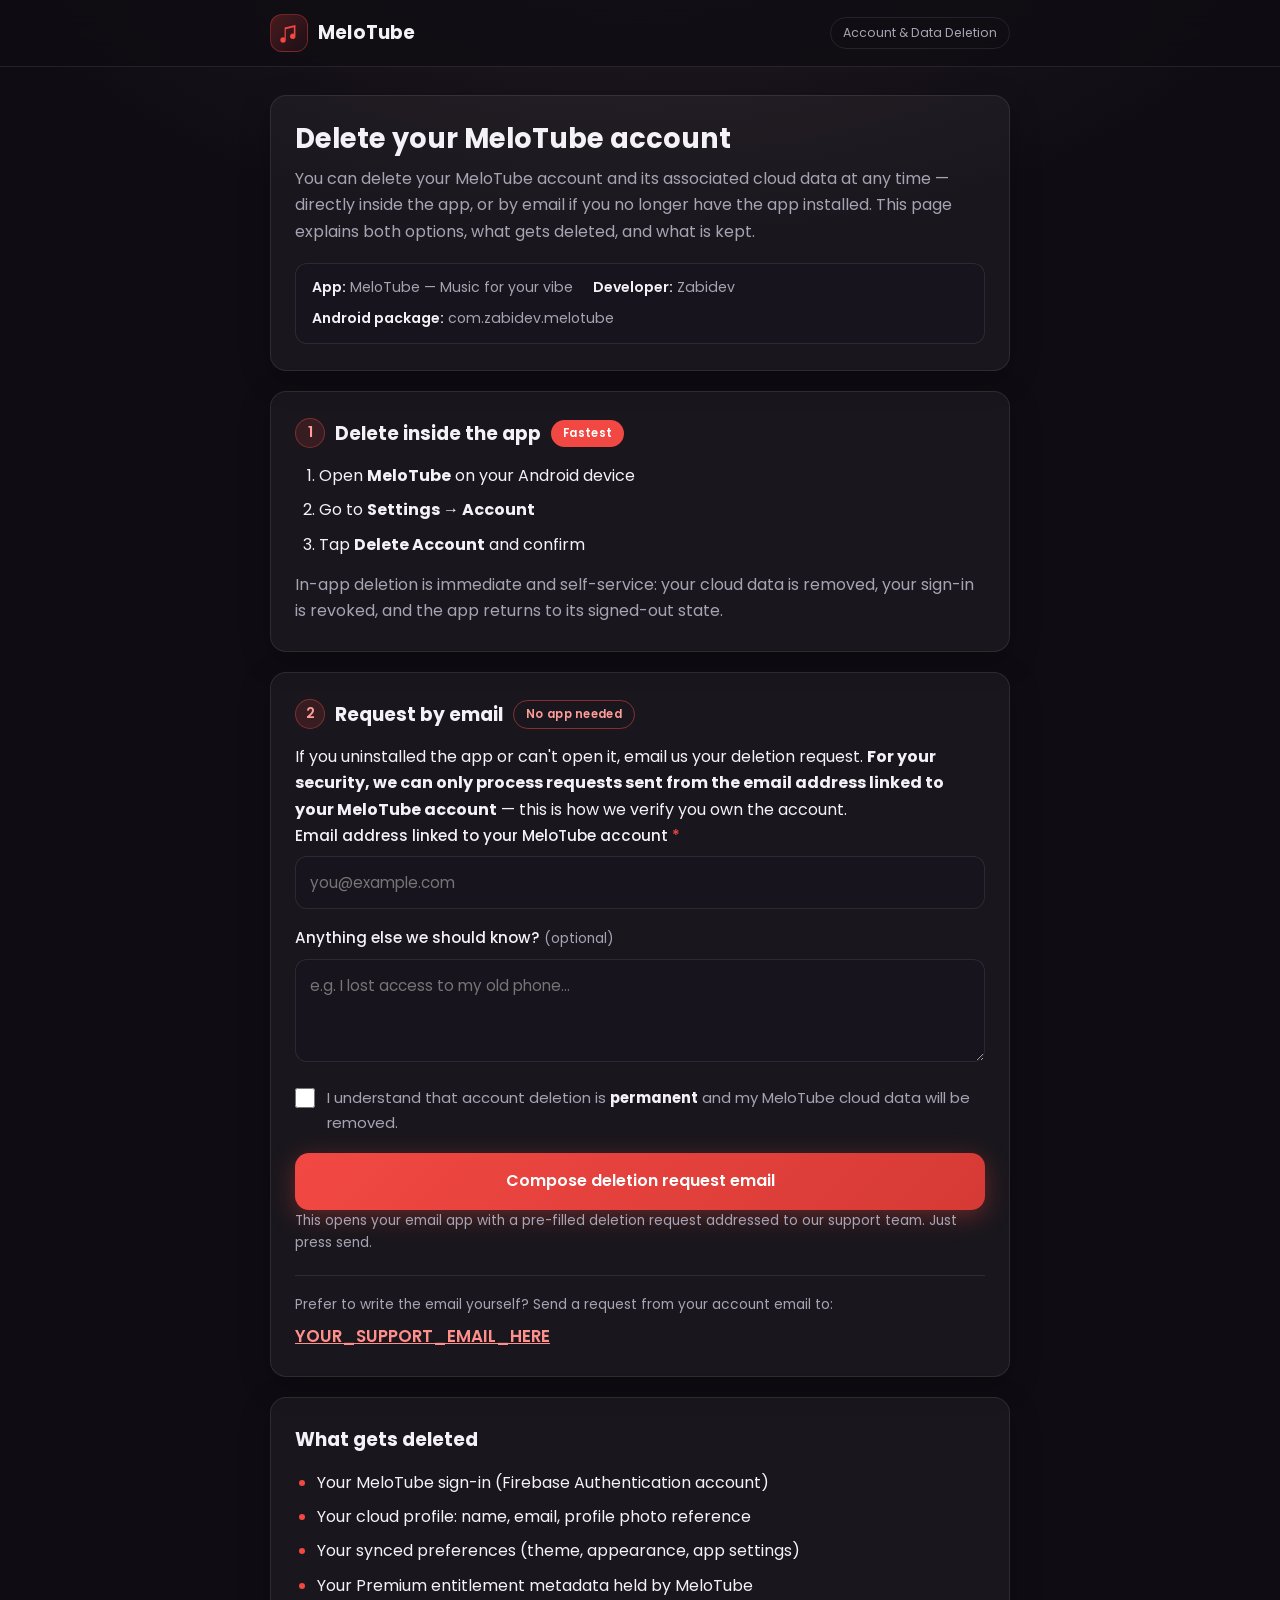
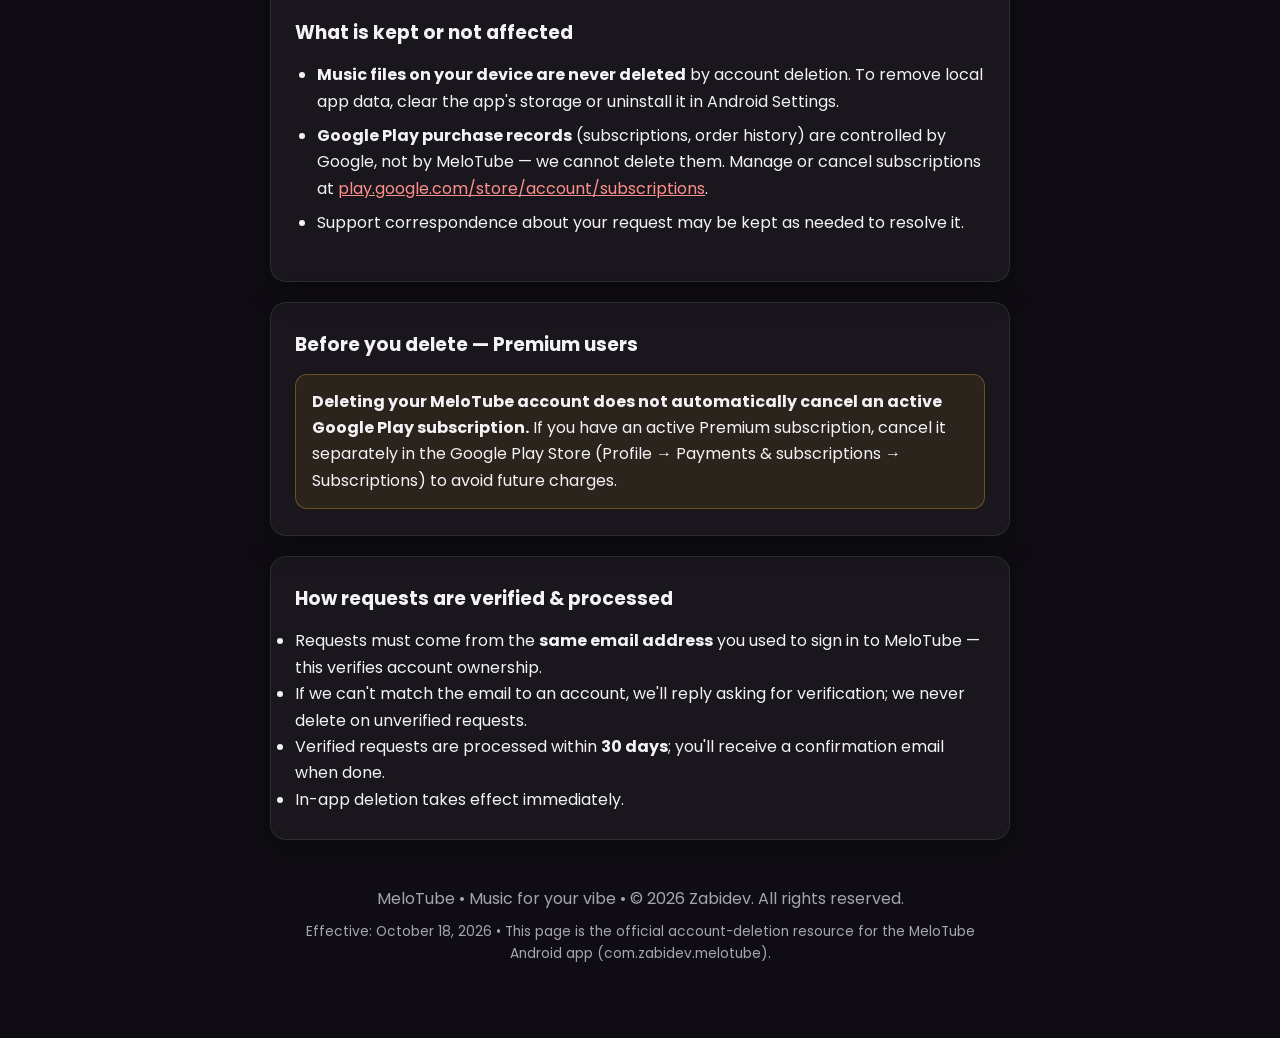
==== account-deletion-page/index.html @ 6de133f8 "Add files via upload" ====
<!DOCTYPE html>
<html lang="en">
<head>
<meta charset="UTF-8">
<meta name="viewport" content="width=device-width, initial-scale=1.0">
<meta name="description" content="Request deletion of your MeloTube account and associated data. In-app and email options.">
<title>Delete Your Account — MeloTube</title>
<link rel="preconnect" href="https://fonts.googleapis.com">
<link rel="preconnect" href="https://fonts.gstatic.com" crossorigin>
<link href="https://fonts.googleapis.com/css2?family=Poppins:wght@400;500;600;700&display=swap" rel="stylesheet">
<link rel="stylesheet" href="styles.css">
</head>
<body>

<header class="site-header">
  <div class="header-inner">
    <div class="brand">
      <span class="brand-mark" aria-hidden="true">
        <svg width="26" height="26" viewBox="0 0 24 24" fill="none">
          <path d="M9 18.5A2.5 2.5 0 1 1 6.5 16c.54 0 1.04.17 1.45.46V7l10-2.5V15a2.5 2.5 0 1 1-1.5-2.29V6.7L9 8.58v9.92z" fill="#F24843"/>
        </svg>
      </span>
      <span class="brand-name">MeloTube</span>
    </div>
    <span class="header-tag">Account &amp; Data Deletion</span>
  </div>
</header>

<main class="container">

  <section class="hero card">
    <h1>Delete your MeloTube account</h1>
    <p class="lede">You can delete your MeloTube account and its associated cloud data at any time — directly inside the app, or by email if you no longer have the app installed. This page explains both options, what gets deleted, and what is kept.</p>
    <div class="identity">
      <span><strong>App:</strong> MeloTube — Music for your vibe</span>
      <span><strong>Developer:</strong> Zabidev</span>
      <span><strong>Android package:</strong> com.zabidev.melotube</span>
    </div>
  </section>

  <section class="card">
    <h2><span class="step">1</span> Delete inside the app <span class="badge">Fastest</span></h2>
    <ol class="steps">
      <li>Open <strong>MeloTube</strong> on your Android device</li>
      <li>Go to <strong>Settings → Account</strong></li>
      <li>Tap <strong>Delete Account</strong> and confirm</li>
    </ol>
    <p class="muted">In-app deletion is immediate and self-service: your cloud data is removed, your sign-in is revoked, and the app returns to its signed-out state.</p>
  </section>

  <section class="card">
    <h2><span class="step">2</span> Request by email <span class="badge badge-alt">No app needed</span></h2>
    <p>If you uninstalled the app or can't open it, email us your deletion request. <strong>For your security, we can only process requests sent from the email address linked to your MeloTube account</strong> — this is how we verify you own the account.</p>

    <form id="deletionForm" novalidate>
      <div class="field">
        <label for="accountEmail">Email address linked to your MeloTube account <span class="req">*</span></label>
        <input type="email" id="accountEmail" name="accountEmail" placeholder="you@example.com" autocomplete="email" required>
        <p class="field-error" id="emailError" hidden>Please enter a valid email address.</p>
      </div>

      <div class="field">
        <label for="extraInfo">Anything else we should know? <span class="optional">(optional)</span></label>
        <textarea id="extraInfo" name="extraInfo" rows="3" maxlength="1000" placeholder="e.g. I lost access to my old phone…"></textarea>
      </div>

      <label class="check">
        <input type="checkbox" id="confirmDelete" required>
        <span>I understand that account deletion is <strong>permanent</strong> and my MeloTube cloud data will be removed.</span>
      </label>
      <p class="field-error" id="confirmError" hidden>Please confirm you understand deletion is permanent.</p>

      <button type="submit" class="btn">Compose deletion request email</button>
      <p class="muted small">This opens your email app with a pre-filled deletion request addressed to our support team. Just press send.</p>
    </form>

    <div class="direct">
      <p class="muted small">Prefer to write the email yourself? Send a request from your account email to:</p>
      <p class="email-line"><a id="directEmailLink" href="#">support email</a></p>
      <noscript><p class="muted small">Email: YOUR_SUPPORT_EMAIL_HERE (enable JavaScript to use the form above)</p></noscript>
    </div>
  </section>

  <section class="card">
    <h2>What gets deleted</h2>
    <ul class="del-list">
      <li>Your MeloTube sign-in (Firebase Authentication account)</li>
      <li>Your cloud profile: name, email, profile photo reference</li>
      <li>Your synced preferences (theme, appearance, app settings)</li>
      <li>Your Premium entitlement metadata held by MeloTube</li>
    </ul>
    <h2>What is kept or not affected</h2>
    <ul class="keep-list">
      <li><strong>Music files on your device are never deleted</strong> by account deletion. To remove local app data, clear the app's storage or uninstall it in Android Settings.</li>
      <li><strong>Google Play purchase records</strong> (subscriptions, order history) are controlled by Google, not by MeloTube — we cannot delete them. Manage or cancel subscriptions at <a href="https://play.google.com/store/account/subscriptions" rel="noopener">play.google.com/store/account/subscriptions</a>.</li>
      <li>Support correspondence about your request may be kept as needed to resolve it.</li>
    </ul>
  </section>

  <section class="card">
    <h2>Before you delete — Premium users</h2>
    <p class="warn"><strong>Deleting your MeloTube account does not automatically cancel an active Google Play subscription.</strong> If you have an active Premium subscription, cancel it separately in the Google Play Store (Profile → Payments &amp; subscriptions → Subscriptions) to avoid future charges.</p>
  </section>

  <section class="card">
    <h2>How requests are verified &amp; processed</h2>
    <ul>
      <li>Requests must come from the <strong>same email address</strong> you used to sign in to MeloTube — this verifies account ownership.</li>
      <li>If we can't match the email to an account, we'll reply asking for verification; we never delete on unverified requests.</li>
      <li>Verified requests are processed within <strong>30 days</strong>; you'll receive a confirmation email when done.</li>
      <li>In-app deletion takes effect immediately.</li>
    </ul>
  </section>

  <footer class="page-footer">
    <p>MeloTube • Music for your vibe • © 2026 Zabidev. All rights reserved.</p>
    <p class="muted small">Effective: October 18, 2026 • This page is the official account-deletion resource for the MeloTube Android app (com.zabidev.melotube).</p>
  </footer>

</main>

<script src="script.js"></script>
</body>
</html>
---- account-deletion-page/styles.css ----
/* MeloTube — Account Deletion page styles. No frameworks, mobile-first. */
:root {
  --bg: #0f0d13;
  --bg-soft: #17141d;
  --card: rgba(255, 255, 255, 0.045);
  --card-border: rgba(255, 255, 255, 0.09);
  --text: #f4f2f7;
  --muted: #a7a3b3;
  --accent: #f24843;
  --accent-soft: rgba(242, 72, 67, 0.14);
  --ok: #34d399;
  --radius: 16px;
}
* { box-sizing: border-box; margin: 0; padding: 0; }
html { -webkit-text-size-adjust: 100%; }
body {
  font-family: "Poppins", -apple-system, BlinkMacSystemFont, "Segoe UI", Roboto, Arial, sans-serif;
  background: radial-gradient(1200px 600px at 50% -10%, #241a24 0%, var(--bg) 55%) fixed, var(--bg);
  color: var(--text);
  line-height: 1.65;
  padding-bottom: 64px;
}
a { color: #ff8f8a; }
a:hover { color: #ffb3b0; }

.site-header {
  position: sticky; top: 0; z-index: 10;
  background: rgba(15, 13, 19, 0.82);
  backdrop-filter: blur(14px); -webkit-backdrop-filter: blur(14px);
  border-bottom: 1px solid var(--card-border);
}
.header-inner {
  max-width: 780px; margin: 0 auto; padding: 14px 20px;
  display: flex; align-items: center; justify-content: space-between; gap: 12px;
}
.brand { display: flex; align-items: center; gap: 10px; }
.brand-mark {
  width: 38px; height: 38px; border-radius: 12px; display: grid; place-items: center;
  background: linear-gradient(135deg, rgba(242,72,67,.25), rgba(242,72,67,.06));
  border: 1px solid rgba(242,72,67,.35);
}
.brand-name { font-weight: 700; font-size: 1.15rem; letter-spacing: .2px; }
.header-tag {
  font-size: .78rem; color: var(--muted);
  border: 1px solid var(--card-border); border-radius: 999px; padding: 5px 12px;
  white-space: nowrap;
}

.container { max-width: 780px; margin: 0 auto; padding: 28px 20px 0; }
.card {
  background: var(--card);
  border: 1px solid var(--card-border);
  border-radius: var(--radius);
  padding: 26px 24px;
  margin-bottom: 20px;
  box-shadow: 0 8px 30px rgba(0,0,0,.25);
}
.hero h1 { font-size: 1.7rem; line-height: 1.25; margin-bottom: 10px; }
.lede { color: var(--muted); margin-bottom: 18px; }
.identity {
  display: flex; flex-wrap: wrap; gap: 8px 20px;
  background: var(--bg-soft); border: 1px solid var(--card-border);
  border-radius: 12px; padding: 12px 16px; font-size: .88rem; color: var(--muted);
}
.identity strong { color: var(--text); font-weight: 600; }

h2 { font-size: 1.18rem; margin-bottom: 14px; display: flex; align-items: center; gap: 10px; flex-wrap: wrap; }
.step {
  width: 30px; height: 30px; border-radius: 50%; flex: none;
  display: inline-grid; place-items: center;
  background: var(--accent-soft); color: #ff9d99;
  border: 1px solid rgba(242,72,67,.4); font-size: .9rem; font-weight: 600;
}
.badge {
  font-size: .72rem; font-weight: 600; padding: 4px 12px; border-radius: 999px;
  background: var(--accent); color: #fff; letter-spacing: .3px;
}
.badge-alt { background: transparent; color: #ff9d99; border: 1px solid rgba(242,72,67,.5); }

.steps { margin: 0 0 14px 4px; padding-left: 20px; }
.steps li { margin-bottom: 8px; }
.muted { color: var(--muted); }
.small { font-size: .86rem; }
.warn {
  background: rgba(251, 191, 36, 0.08);
  border: 1px solid rgba(251, 191, 36, 0.3);
  border-radius: 12px; padding: 14px 16px;
}
.del-list, .keep-list { padding-left: 22px; margin-bottom: 18px; }
.del-list li, .keep-list li { margin-bottom: 8px; }
.del-list li::marker { color: var(--accent); }

.field { margin-bottom: 16px; }
.field label { display: block; font-weight: 500; margin-bottom: 8px; font-size: .95rem; }
.req { color: var(--accent); }
.optional { color: var(--muted); font-weight: 400; font-size: .85rem; }
.field input, .field textarea {
  width: 100%; padding: 13px 14px; font: inherit; font-size: .95rem;
  color: var(--text); background: var(--bg-soft);
  border: 1px solid var(--card-border); border-radius: 12px;
}
.field input:focus, .field textarea:focus { outline: none; border-color: var(--accent); box-shadow: 0 0 0 3px rgba(242,72,67,.18); }
.field textarea { resize: vertical; min-height: 76px; }
.field-error { color: #ff9d99; font-size: .85rem; margin-top: 6px; }

.check { display: flex; gap: 12px; align-items: flex-start; margin: 4px 0 18px; cursor: pointer; font-size: .93rem; color: var(--muted); }
.check input { width: 20px; height: 20px; margin-top: 2px; accent-color: var(--accent); flex: none; cursor: pointer; }
.check strong { color: var(--text); }

.btn {
  display: inline-block; width: 100%; padding: 15px 20px;
  font: inherit; font-weight: 600; font-size: 1rem; color: #fff;
  background: linear-gradient(135deg, #f24843, #d63a35);
  border: none; border-radius: 14px; cursor: pointer;
  box-shadow: 0 6px 24px rgba(242,72,67,.35);
  transition: transform .12s ease, box-shadow .12s ease;
}
.btn:hover { transform: translateY(-1px); box-shadow: 0 10px 28px rgba(242,72,67,.45); }
.btn:active { transform: translateY(0); }

.direct { margin-top: 20px; padding-top: 18px; border-top: 1px solid var(--card-border); }
.email-line { font-size: 1.05rem; font-weight: 600; margin-top: 6px; overflow-wrap: anywhere; }

.page-footer { text-align: center; padding: 26px 10px 0; color: var(--muted); }
.page-footer p { margin-bottom: 8px; }

@media (max-width: 560px) {
  .hero h1 { font-size: 1.4rem; }
  .card { padding: 22px 18px; }
  .header-tag { display: none; }
}
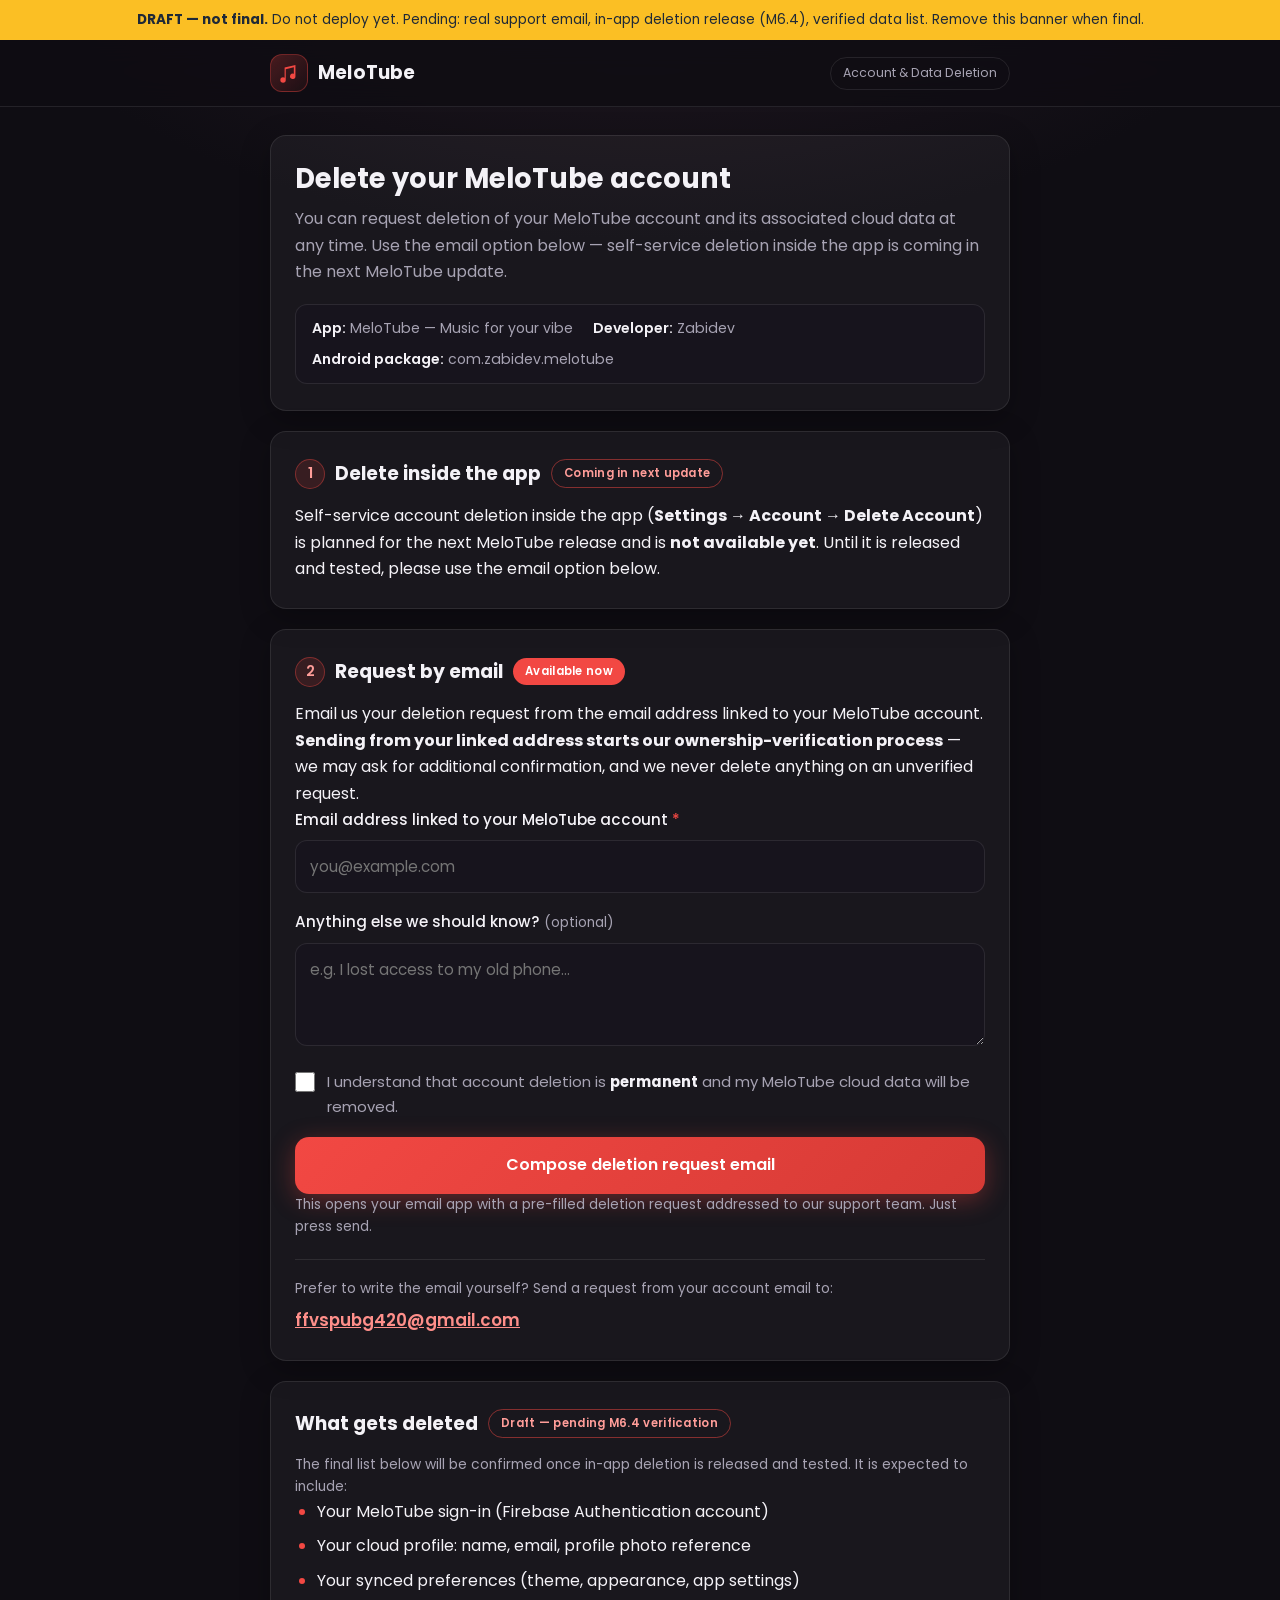
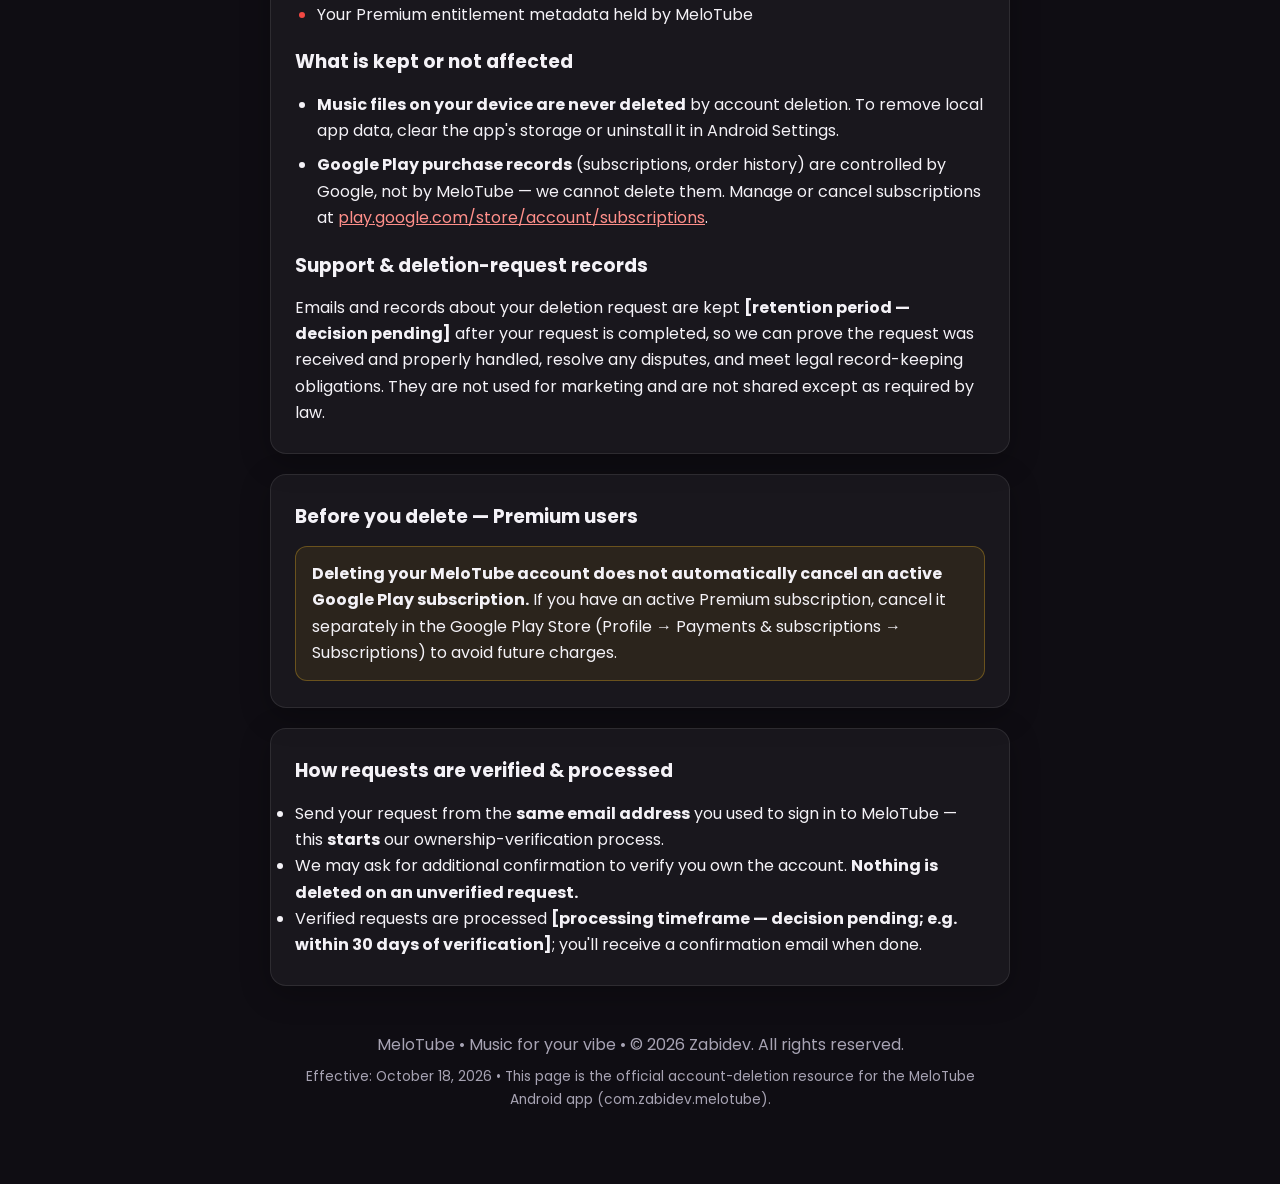
==== commit 0d4da647: "Add files via upload" ====
--- a/account-deletion-page/index.html
+++ b/account-deletion-page/index.html
@@ -3,14 +3,34 @@
 <head>
 <meta charset="UTF-8">
 <meta name="viewport" content="width=device-width, initial-scale=1.0">
-<meta name="description" content="Request deletion of your MeloTube account and associated data. In-app and email options.">
+<meta name="description" content="Request deletion of your MeloTube account and associated data.">
 <title>Delete Your Account — MeloTube</title>
+<!--
+  DRAFT — DO NOT DEPLOY AS FINAL YET.
+  Support email: SET (ffvspubg420@gmail.com).
+  Still pending before this page is production-ready:
+  1. In-app deletion (Settings → Account → Delete Account) must be implemented AND
+     device-tested (M6.4) — only then describe it as available/immediate.
+  3. "What gets deleted" must exactly match the account-associated Firestore/cloud
+     data actually deleted by the released in-app flow (verify after M6.4).
+  4. Confirm the deletion-request processing timeframe (currently marked DECISION).
+  5. Confirm retention period for support/deletion-request records (marked DECISION).
+  6. Cross-check: Privacy Policy, in-app flow, this page, Firestore behavior, and
+     Play Data Safety answers must ALL say the same thing.
+  7. Test the permanently deployed page end-to-end before marking production-ready.
+-->
 <link rel="preconnect" href="https://fonts.googleapis.com">
 <link rel="preconnect" href="https://fonts.gstatic.com" crossorigin>
 <link href="https://fonts.googleapis.com/css2?family=Poppins:wght@400;500;600;700&display=swap" rel="stylesheet">
 <link rel="stylesheet" href="styles.css">
 </head>
 <body>
+
+<!-- DRAFT BANNER — remove when the page is final and approved for deployment. -->
+<div class="draft-banner" role="note">
+  <strong>DRAFT — not final.</strong> Do not deploy yet. Pending: real support email,
+  in-app deletion release (M6.4), verified data list. Remove this banner when final.
+</div>
 
 <header class="site-header">
   <div class="header-inner">
@@ -30,7 +50,7 @@
 
   <section class="hero card">
     <h1>Delete your MeloTube account</h1>
-    <p class="lede">You can delete your MeloTube account and its associated cloud data at any time — directly inside the app, or by email if you no longer have the app installed. This page explains both options, what gets deleted, and what is kept.</p>
+    <p class="lede">You can request deletion of your MeloTube account and its associated cloud data at any time. Use the email option below — self-service deletion inside the app is coming in the next MeloTube update.</p>
     <div class="identity">
       <span><strong>App:</strong> MeloTube — Music for your vibe</span>
       <span><strong>Developer:</strong> Zabidev</span>
@@ -39,18 +59,13 @@
   </section>
 
   <section class="card">
-    <h2><span class="step">1</span> Delete inside the app <span class="badge">Fastest</span></h2>
-    <ol class="steps">
-      <li>Open <strong>MeloTube</strong> on your Android device</li>
-      <li>Go to <strong>Settings → Account</strong></li>
-      <li>Tap <strong>Delete Account</strong> and confirm</li>
-    </ol>
-    <p class="muted">In-app deletion is immediate and self-service: your cloud data is removed, your sign-in is revoked, and the app returns to its signed-out state.</p>
+    <h2><span class="step">1</span> Delete inside the app <span class="badge badge-alt">Coming in next update</span></h2>
+    <p>Self-service account deletion inside the app (<strong>Settings → Account → Delete Account</strong>) is planned for the next MeloTube release and is <strong>not available yet</strong>. Until it is released and tested, please use the email option below.</p>
   </section>
 
   <section class="card">
-    <h2><span class="step">2</span> Request by email <span class="badge badge-alt">No app needed</span></h2>
-    <p>If you uninstalled the app or can't open it, email us your deletion request. <strong>For your security, we can only process requests sent from the email address linked to your MeloTube account</strong> — this is how we verify you own the account.</p>
+    <h2><span class="step">2</span> Request by email <span class="badge">Available now</span></h2>
+    <p>Email us your deletion request from the email address linked to your MeloTube account. <strong>Sending from your linked address starts our ownership-verification process</strong> — we may ask for additional confirmation, and we never delete anything on an unverified request.</p>
 
     <form id="deletionForm" novalidate>
       <div class="field">
@@ -77,12 +92,15 @@
     <div class="direct">
       <p class="muted small">Prefer to write the email yourself? Send a request from your account email to:</p>
       <p class="email-line"><a id="directEmailLink" href="#">support email</a></p>
-      <noscript><p class="muted small">Email: YOUR_SUPPORT_EMAIL_HERE (enable JavaScript to use the form above)</p></noscript>
+      <noscript><p class="muted small">Email: ffvspubg420@gmail.com (enable JavaScript to use the form above)</p></noscript>
     </div>
   </section>
 
   <section class="card">
-    <h2>What gets deleted</h2>
+    <h2>What gets deleted <span class="badge badge-alt">Draft — pending M6.4 verification</span></h2>
+    <!-- DRAFT: after M6.4, this list must EXACTLY match the account-associated
+         Firestore/cloud data actually deleted by the released in-app flow. -->
+    <p class="muted small">The final list below will be confirmed once in-app deletion is released and tested. It is expected to include:</p>
     <ul class="del-list">
       <li>Your MeloTube sign-in (Firebase Authentication account)</li>
       <li>Your cloud profile: name, email, profile photo reference</li>
@@ -93,8 +111,10 @@
     <ul class="keep-list">
       <li><strong>Music files on your device are never deleted</strong> by account deletion. To remove local app data, clear the app's storage or uninstall it in Android Settings.</li>
       <li><strong>Google Play purchase records</strong> (subscriptions, order history) are controlled by Google, not by MeloTube — we cannot delete them. Manage or cancel subscriptions at <a href="https://play.google.com/store/account/subscriptions" rel="noopener">play.google.com/store/account/subscriptions</a>.</li>
-      <li>Support correspondence about your request may be kept as needed to resolve it.</li>
     </ul>
+    <h2>Support &amp; deletion-request records</h2>
+    <!-- DECISION NEEDED: retention period for support/deletion-request correspondence. -->
+    <p>Emails and records about your deletion request are kept <strong>[retention period — decision pending]</strong> after your request is completed, so we can prove the request was received and properly handled, resolve any disputes, and meet legal record-keeping obligations. They are not used for marketing and are not shared except as required by law.</p>
   </section>
 
   <section class="card">
@@ -105,10 +125,10 @@
   <section class="card">
     <h2>How requests are verified &amp; processed</h2>
     <ul>
-      <li>Requests must come from the <strong>same email address</strong> you used to sign in to MeloTube — this verifies account ownership.</li>
-      <li>If we can't match the email to an account, we'll reply asking for verification; we never delete on unverified requests.</li>
-      <li>Verified requests are processed within <strong>30 days</strong>; you'll receive a confirmation email when done.</li>
-      <li>In-app deletion takes effect immediately.</li>
+      <li>Send your request from the <strong>same email address</strong> you used to sign in to MeloTube — this <strong>starts</strong> our ownership-verification process.</li>
+      <li>We may ask for additional confirmation to verify you own the account. <strong>Nothing is deleted on an unverified request.</strong></li>
+      <!-- DECISION NEEDED: operationally committed processing timeframe. -->
+      <li>Verified requests are processed <strong>[processing timeframe — decision pending; e.g. within 30 days of verification]</strong>; you'll receive a confirmation email when done.</li>
     </ul>
   </section>
 
--- a/account-deletion-page/styles.css
+++ b/account-deletion-page/styles.css
@@ -47,6 +47,13 @@
 }
 
 .container { max-width: 780px; margin: 0 auto; padding: 28px 20px 0; }
+
+/* DRAFT banner — remove when the page is final and approved for deployment. */
+.draft-banner {
+  background: #fbbf24; color: #1f2937;
+  text-align: center; font-size: .85rem; padding: 10px 16px; line-height: 1.5;
+}
+.draft-banner strong { font-weight: 700; }
 .card {
   background: var(--card);
   border: 1px solid var(--card-border);
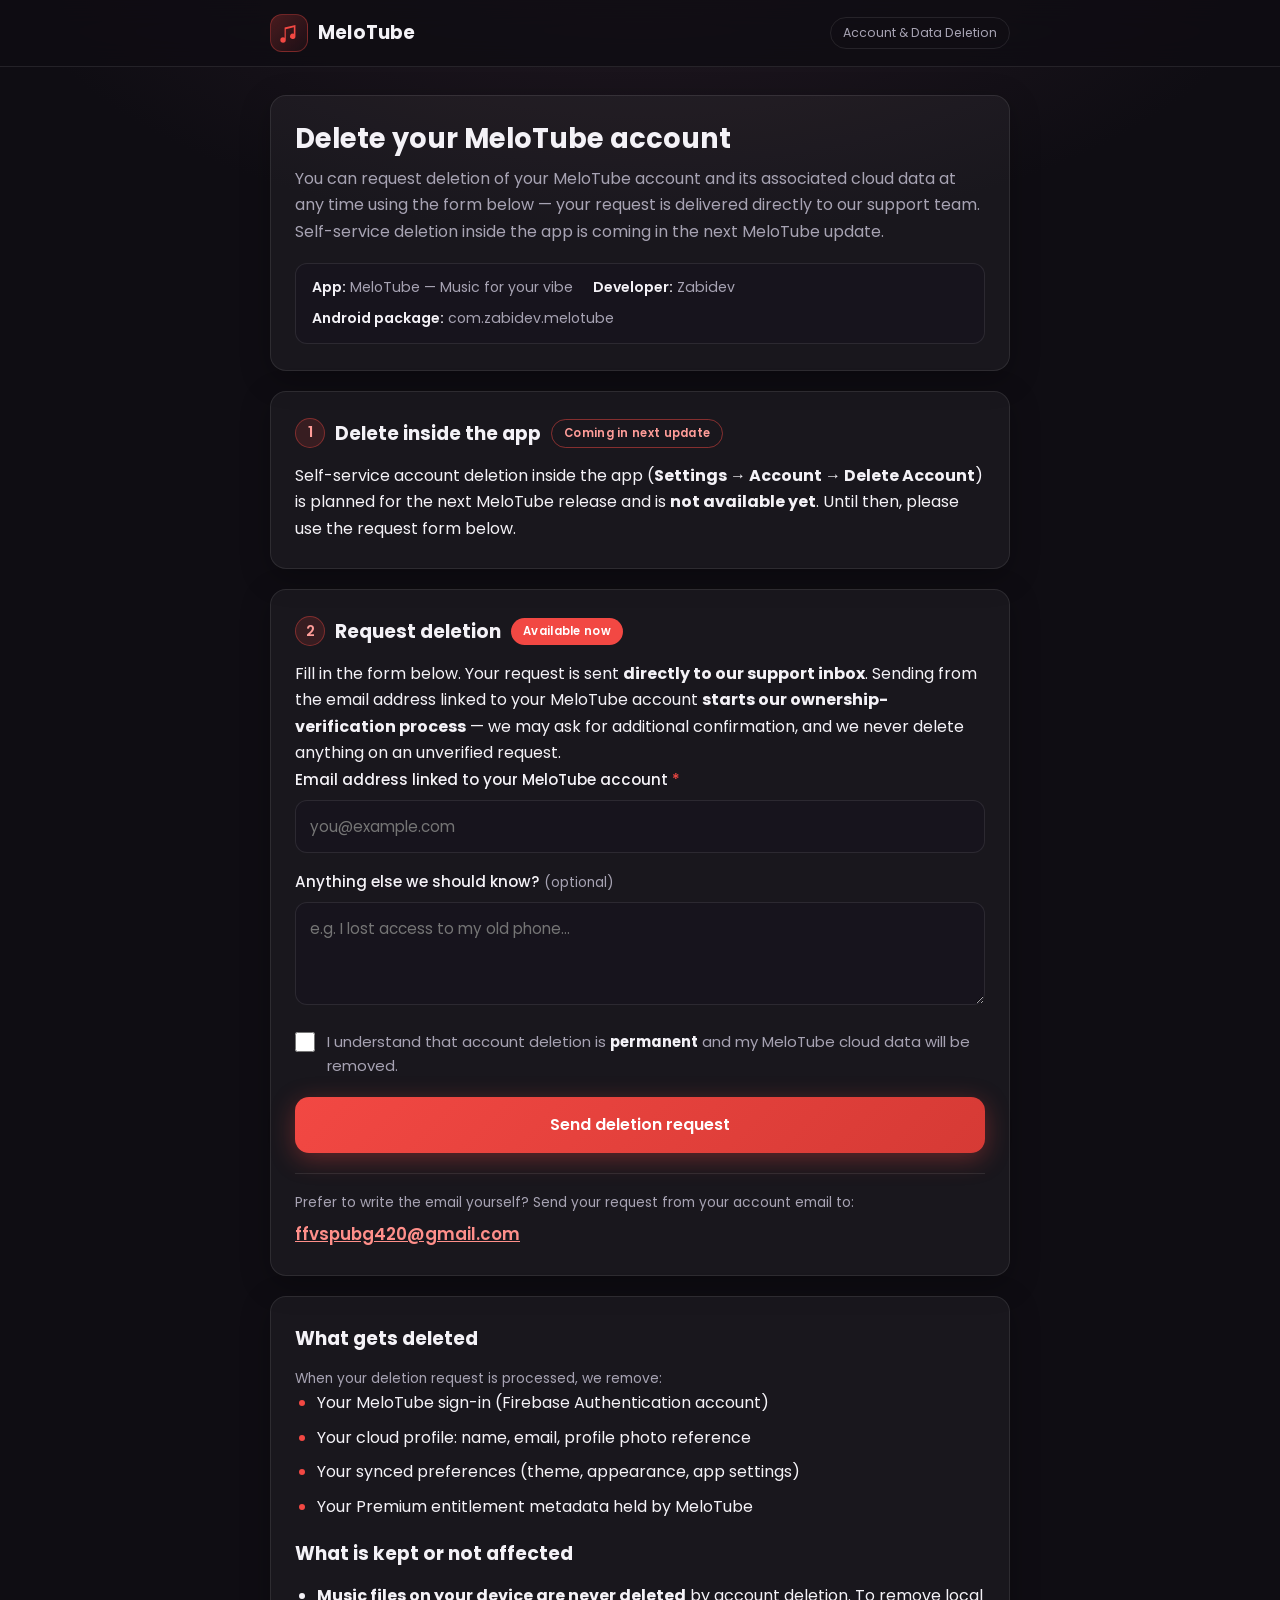
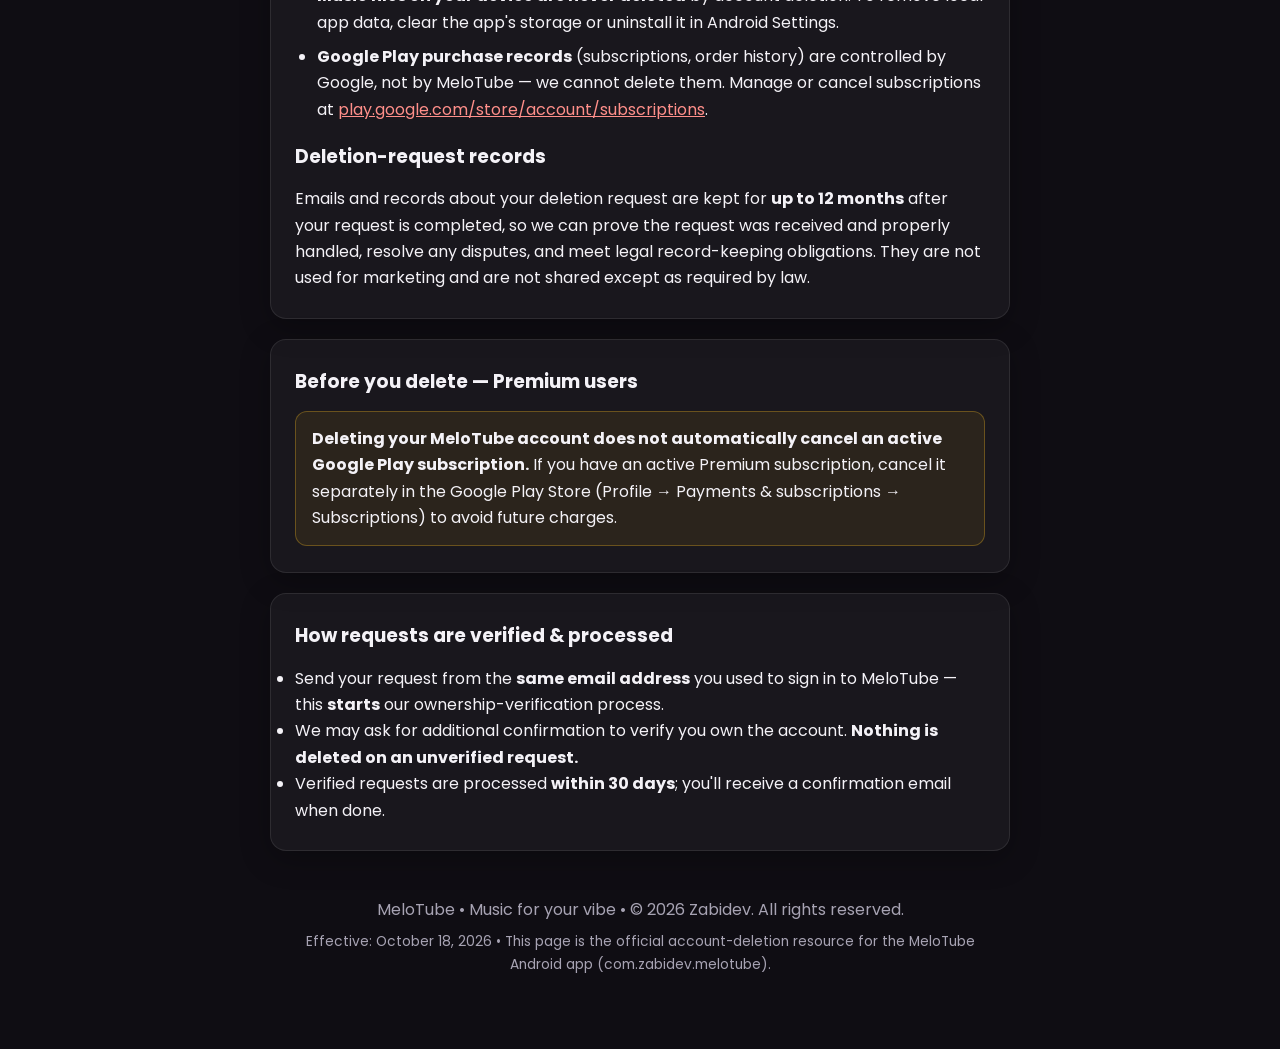
==== commit d25653bf: "Add files via upload" ====
--- a/account-deletion-page/index.html
+++ b/account-deletion-page/index.html
@@ -5,32 +5,12 @@
 <meta name="viewport" content="width=device-width, initial-scale=1.0">
 <meta name="description" content="Request deletion of your MeloTube account and associated data.">
 <title>Delete Your Account — MeloTube</title>
-<!--
-  DRAFT — DO NOT DEPLOY AS FINAL YET.
-  Support email: SET (ffvspubg420@gmail.com).
-  Still pending before this page is production-ready:
-  1. In-app deletion (Settings → Account → Delete Account) must be implemented AND
-     device-tested (M6.4) — only then describe it as available/immediate.
-  3. "What gets deleted" must exactly match the account-associated Firestore/cloud
-     data actually deleted by the released in-app flow (verify after M6.4).
-  4. Confirm the deletion-request processing timeframe (currently marked DECISION).
-  5. Confirm retention period for support/deletion-request records (marked DECISION).
-  6. Cross-check: Privacy Policy, in-app flow, this page, Firestore behavior, and
-     Play Data Safety answers must ALL say the same thing.
-  7. Test the permanently deployed page end-to-end before marking production-ready.
--->
 <link rel="preconnect" href="https://fonts.googleapis.com">
 <link rel="preconnect" href="https://fonts.gstatic.com" crossorigin>
 <link href="https://fonts.googleapis.com/css2?family=Poppins:wght@400;500;600;700&display=swap" rel="stylesheet">
 <link rel="stylesheet" href="styles.css">
 </head>
 <body>
-
-<!-- DRAFT BANNER — remove when the page is final and approved for deployment. -->
-<div class="draft-banner" role="note">
-  <strong>DRAFT — not final.</strong> Do not deploy yet. Pending: real support email,
-  in-app deletion release (M6.4), verified data list. Remove this banner when final.
-</div>
 
 <header class="site-header">
   <div class="header-inner">
@@ -50,7 +30,7 @@
 
   <section class="hero card">
     <h1>Delete your MeloTube account</h1>
-    <p class="lede">You can request deletion of your MeloTube account and its associated cloud data at any time. Use the email option below — self-service deletion inside the app is coming in the next MeloTube update.</p>
+    <p class="lede">You can request deletion of your MeloTube account and its associated cloud data at any time using the form below — your request is delivered directly to our support team. Self-service deletion inside the app is coming in the next MeloTube update.</p>
     <div class="identity">
       <span><strong>App:</strong> MeloTube — Music for your vibe</span>
       <span><strong>Developer:</strong> Zabidev</span>
@@ -60,24 +40,27 @@
 
   <section class="card">
     <h2><span class="step">1</span> Delete inside the app <span class="badge badge-alt">Coming in next update</span></h2>
-    <p>Self-service account deletion inside the app (<strong>Settings → Account → Delete Account</strong>) is planned for the next MeloTube release and is <strong>not available yet</strong>. Until it is released and tested, please use the email option below.</p>
+    <p>Self-service account deletion inside the app (<strong>Settings → Account → Delete Account</strong>) is planned for the next MeloTube release and is <strong>not available yet</strong>. Until then, please use the request form below.</p>
   </section>
 
   <section class="card">
-    <h2><span class="step">2</span> Request by email <span class="badge">Available now</span></h2>
-    <p>Email us your deletion request from the email address linked to your MeloTube account. <strong>Sending from your linked address starts our ownership-verification process</strong> — we may ask for additional confirmation, and we never delete anything on an unverified request.</p>
+    <h2><span class="step">2</span> Request deletion <span class="badge">Available now</span></h2>
+    <p>Fill in the form below. Your request is sent <strong>directly to our support inbox</strong>. Sending from the email address linked to your MeloTube account <strong>starts our ownership-verification process</strong> — we may ask for additional confirmation, and we never delete anything on an unverified request.</p>
 
     <form id="deletionForm" novalidate>
       <div class="field">
         <label for="accountEmail">Email address linked to your MeloTube account <span class="req">*</span></label>
-        <input type="email" id="accountEmail" name="accountEmail" placeholder="you@example.com" autocomplete="email" required>
+        <input type="email" id="accountEmail" name="account_email" placeholder="you@example.com" autocomplete="email" required>
         <p class="field-error" id="emailError" hidden>Please enter a valid email address.</p>
       </div>
 
       <div class="field">
         <label for="extraInfo">Anything else we should know? <span class="optional">(optional)</span></label>
-        <textarea id="extraInfo" name="extraInfo" rows="3" maxlength="1000" placeholder="e.g. I lost access to my old phone…"></textarea>
+        <textarea id="extraInfo" name="additional_info" rows="3" maxlength="1000" placeholder="e.g. I lost access to my old phone…"></textarea>
       </div>
+
+      <!-- Honeypot: invisible to humans, catches bots. -->
+      <input type="text" name="_honey" id="honeypot" tabindex="-1" autocomplete="off" class="hp">
 
       <label class="check">
         <input type="checkbox" id="confirmDelete" required>
@@ -85,22 +68,26 @@
       </label>
       <p class="field-error" id="confirmError" hidden>Please confirm you understand deletion is permanent.</p>
 
-      <button type="submit" class="btn">Compose deletion request email</button>
-      <p class="muted small">This opens your email app with a pre-filled deletion request addressed to our support team. Just press send.</p>
+      <button type="submit" class="btn" id="submitBtn">Send deletion request</button>
+
+      <div class="form-status" id="formStatus" role="status" aria-live="polite" hidden></div>
+
+      <div class="fallback" id="mailtoFallback" hidden>
+        <p class="muted small">Online sending didn't work. You can still send your request from your email app:</p>
+        <p><a class="btn btn-alt" id="fallbackMailto" href="#">Open email app with pre-filled request</a></p>
+      </div>
     </form>
 
     <div class="direct">
-      <p class="muted small">Prefer to write the email yourself? Send a request from your account email to:</p>
+      <p class="muted small">Prefer to write the email yourself? Send your request from your account email to:</p>
       <p class="email-line"><a id="directEmailLink" href="#">support email</a></p>
       <noscript><p class="muted small">Email: ffvspubg420@gmail.com (enable JavaScript to use the form above)</p></noscript>
     </div>
   </section>
 
   <section class="card">
-    <h2>What gets deleted <span class="badge badge-alt">Draft — pending M6.4 verification</span></h2>
-    <!-- DRAFT: after M6.4, this list must EXACTLY match the account-associated
-         Firestore/cloud data actually deleted by the released in-app flow. -->
-    <p class="muted small">The final list below will be confirmed once in-app deletion is released and tested. It is expected to include:</p>
+    <h2>What gets deleted</h2>
+    <p class="muted small">When your deletion request is processed, we remove:</p>
     <ul class="del-list">
       <li>Your MeloTube sign-in (Firebase Authentication account)</li>
       <li>Your cloud profile: name, email, profile photo reference</li>
@@ -112,9 +99,8 @@
       <li><strong>Music files on your device are never deleted</strong> by account deletion. To remove local app data, clear the app's storage or uninstall it in Android Settings.</li>
       <li><strong>Google Play purchase records</strong> (subscriptions, order history) are controlled by Google, not by MeloTube — we cannot delete them. Manage or cancel subscriptions at <a href="https://play.google.com/store/account/subscriptions" rel="noopener">play.google.com/store/account/subscriptions</a>.</li>
     </ul>
-    <h2>Support &amp; deletion-request records</h2>
-    <!-- DECISION NEEDED: retention period for support/deletion-request correspondence. -->
-    <p>Emails and records about your deletion request are kept <strong>[retention period — decision pending]</strong> after your request is completed, so we can prove the request was received and properly handled, resolve any disputes, and meet legal record-keeping obligations. They are not used for marketing and are not shared except as required by law.</p>
+    <h2>Deletion-request records</h2>
+    <p>Emails and records about your deletion request are kept for <strong>up to 12 months</strong> after your request is completed, so we can prove the request was received and properly handled, resolve any disputes, and meet legal record-keeping obligations. They are not used for marketing and are not shared except as required by law.</p>
   </section>
 
   <section class="card">
@@ -127,8 +113,7 @@
     <ul>
       <li>Send your request from the <strong>same email address</strong> you used to sign in to MeloTube — this <strong>starts</strong> our ownership-verification process.</li>
       <li>We may ask for additional confirmation to verify you own the account. <strong>Nothing is deleted on an unverified request.</strong></li>
-      <!-- DECISION NEEDED: operationally committed processing timeframe. -->
-      <li>Verified requests are processed <strong>[processing timeframe — decision pending; e.g. within 30 days of verification]</strong>; you'll receive a confirmation email when done.</li>
+      <li>Verified requests are processed <strong>within 30 days</strong>; you'll receive a confirmation email when done.</li>
     </ul>
   </section>
 
--- a/account-deletion-page/styles.css
+++ b/account-deletion-page/styles.css
@@ -47,13 +47,6 @@
 }
 
 .container { max-width: 780px; margin: 0 auto; padding: 28px 20px 0; }
-
-/* DRAFT banner — remove when the page is final and approved for deployment. */
-.draft-banner {
-  background: #fbbf24; color: #1f2937;
-  text-align: center; font-size: .85rem; padding: 10px 16px; line-height: 1.5;
-}
-.draft-banner strong { font-weight: 700; }
 .card {
   background: var(--card);
   border: 1px solid var(--card-border);
@@ -128,6 +121,24 @@
 .direct { margin-top: 20px; padding-top: 18px; border-top: 1px solid var(--card-border); }
 .email-line { font-size: 1.05rem; font-weight: 600; margin-top: 6px; overflow-wrap: anywhere; }
 
+/* Honeypot field: invisible to humans. */
+.hp { position: absolute !important; left: -9999px; width: 1px; height: 1px; opacity: 0; }
+
+/* Form submission status messages. */
+.form-status { display: none; border-radius: 12px; padding: 14px 16px; margin-top: 16px; font-size: .92rem; }
+.form-status.show { display: block; }
+.form-status.sending { background: rgba(96,165,250,.1); border: 1px solid rgba(96,165,250,.35); color: #bcd6ff; }
+.form-status.success { background: rgba(52,211,153,.1); border: 1px solid rgba(52,211,153,.4); color: #a7f3d0; }
+.form-status.error { background: rgba(242,72,67,.1); border: 1px solid rgba(242,72,67,.4); color: #ffb3b0; }
+
+.fallback { margin-top: 14px; }
+.btn-alt {
+  display: inline-block; text-align: center; text-decoration: none;
+  background: transparent; border: 1px solid rgba(242,72,67,.55); color: #ff9d99;
+  box-shadow: none; width: auto; padding: 12px 20px; font-size: .95rem;
+}
+.btn:disabled { opacity: .6; cursor: wait; transform: none; }
+
 .page-footer { text-align: center; padding: 26px 10px 0; color: var(--muted); }
 .page-footer p { margin-bottom: 8px; }
 
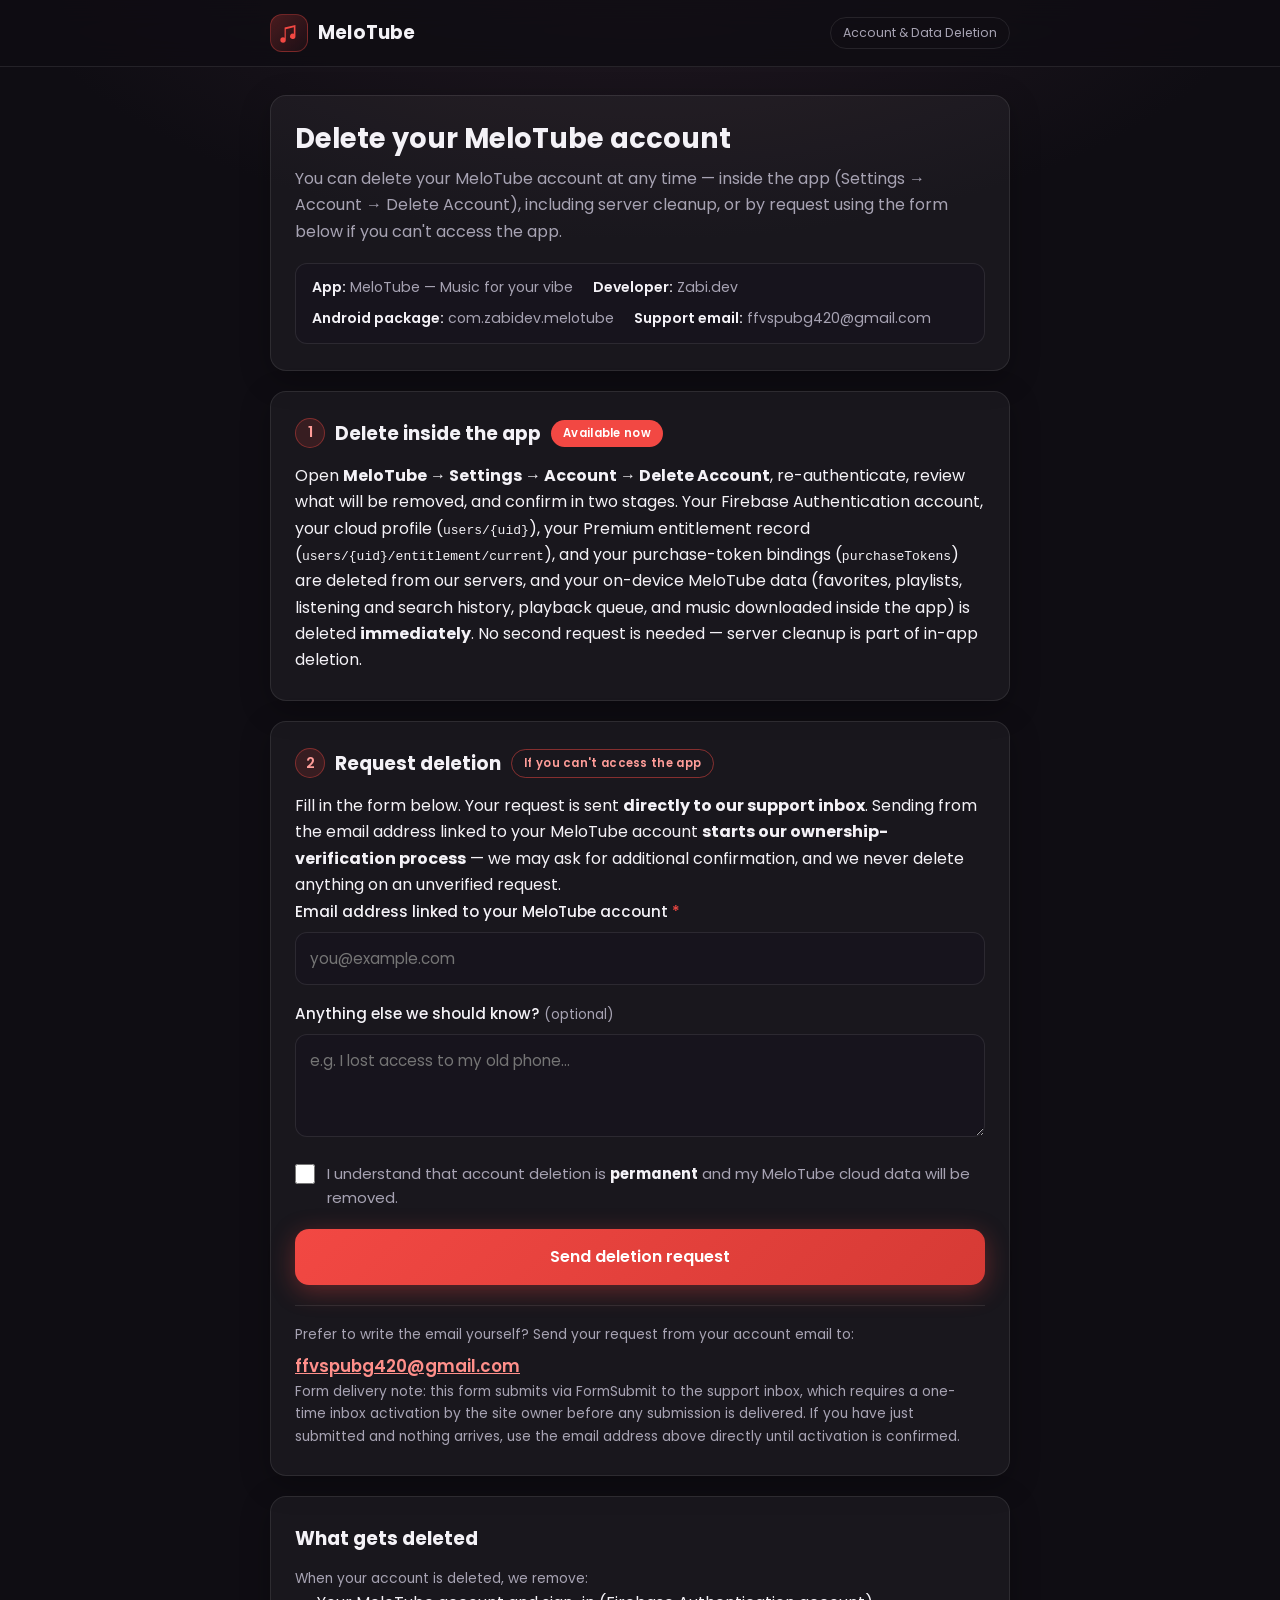
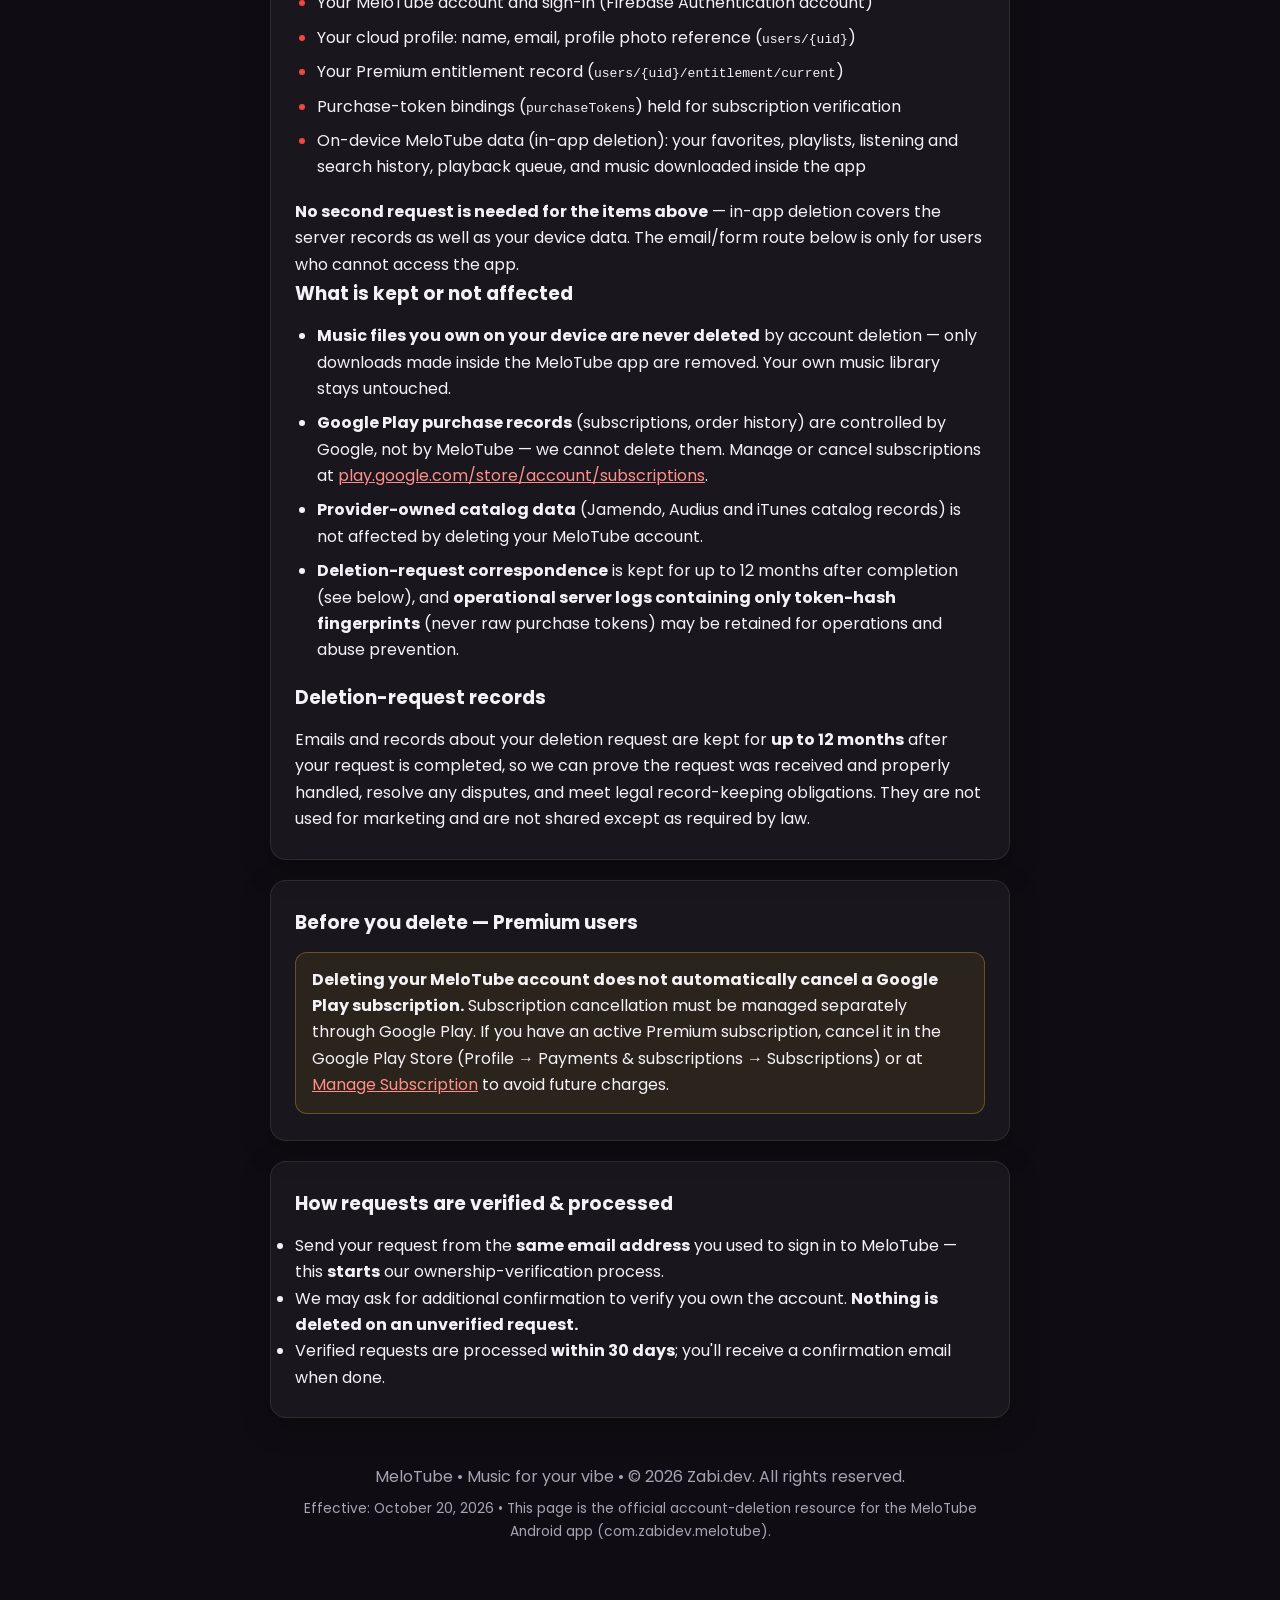
==== commit 4a170573: "Update account deletion page content and branding" ====
--- a/account-deletion-page/index.html
+++ b/account-deletion-page/index.html
@@ -4,7 +4,7 @@
 <meta charset="UTF-8">
 <meta name="viewport" content="width=device-width, initial-scale=1.0">
 <meta name="description" content="Request deletion of your MeloTube account and associated data.">
-<title>Delete Your Account — MeloTube</title>
+<title>MeloTube — Account Deletion</title>
 <link rel="preconnect" href="https://fonts.googleapis.com">
 <link rel="preconnect" href="https://fonts.gstatic.com" crossorigin>
 <link href="https://fonts.googleapis.com/css2?family=Poppins:wght@400;500;600;700&display=swap" rel="stylesheet">
@@ -30,21 +30,22 @@
 
   <section class="hero card">
     <h1>Delete your MeloTube account</h1>
-    <p class="lede">You can request deletion of your MeloTube account and its associated cloud data at any time using the form below — your request is delivered directly to our support team. Self-service deletion inside the app is coming in the next MeloTube update.</p>
+    <p class="lede">You can delete your MeloTube account at any time — inside the app (Settings → Account → Delete Account), including server cleanup, or by request using the form below if you can't access the app.</p>
     <div class="identity">
       <span><strong>App:</strong> MeloTube — Music for your vibe</span>
-      <span><strong>Developer:</strong> Zabidev</span>
+      <span><strong>Developer:</strong> Zabi.dev</span>
       <span><strong>Android package:</strong> com.zabidev.melotube</span>
+      <span><strong>Support email:</strong> ffvspubg420@gmail.com</span>
     </div>
   </section>
 
   <section class="card">
-    <h2><span class="step">1</span> Delete inside the app <span class="badge badge-alt">Coming in next update</span></h2>
-    <p>Self-service account deletion inside the app (<strong>Settings → Account → Delete Account</strong>) is planned for the next MeloTube release and is <strong>not available yet</strong>. Until then, please use the request form below.</p>
+    <h2><span class="step">1</span> Delete inside the app <span class="badge">Available now</span></h2>
+    <p>Open <strong>MeloTube → Settings → Account → Delete Account</strong>, re-authenticate, review what will be removed, and confirm in two stages. Your Firebase Authentication account, your cloud profile (<code>users/{uid}</code>), your Premium entitlement record (<code>users/{uid}/entitlement/current</code>), and your purchase-token bindings (<code>purchaseTokens</code>) are deleted from our servers, and your on-device MeloTube data (favorites, playlists, listening and search history, playback queue, and music downloaded inside the app) is deleted <strong>immediately</strong>. No second request is needed — server cleanup is part of in-app deletion.</p>
   </section>
 
   <section class="card">
-    <h2><span class="step">2</span> Request deletion <span class="badge">Available now</span></h2>
+    <h2><span class="step">2</span> Request deletion <span class="badge badge-alt">If you can't access the app</span></h2>
     <p>Fill in the form below. Your request is sent <strong>directly to our support inbox</strong>. Sending from the email address linked to your MeloTube account <strong>starts our ownership-verification process</strong> — we may ask for additional confirmation, and we never delete anything on an unverified request.</p>
 
     <form id="deletionForm" novalidate>
@@ -81,23 +82,28 @@
     <div class="direct">
       <p class="muted small">Prefer to write the email yourself? Send your request from your account email to:</p>
       <p class="email-line"><a id="directEmailLink" href="#">support email</a></p>
+      <p class="muted small">Form delivery note: this form submits via FormSubmit to the support inbox, which requires a one-time inbox activation by the site owner before any submission is delivered. If you have just submitted and nothing arrives, use the email address above directly until activation is confirmed.</p>
       <noscript><p class="muted small">Email: ffvspubg420@gmail.com (enable JavaScript to use the form above)</p></noscript>
     </div>
   </section>
 
   <section class="card">
     <h2>What gets deleted</h2>
-    <p class="muted small">When your deletion request is processed, we remove:</p>
+    <p class="muted small">When your account is deleted, we remove:</p>
     <ul class="del-list">
-      <li>Your MeloTube sign-in (Firebase Authentication account)</li>
-      <li>Your cloud profile: name, email, profile photo reference</li>
-      <li>Your synced preferences (theme, appearance, app settings)</li>
-      <li>Your Premium entitlement metadata held by MeloTube</li>
+      <li>Your MeloTube account and sign-in (Firebase Authentication account)</li>
+      <li>Your cloud profile: name, email, profile photo reference (<code>users/{uid}</code>)</li>
+      <li>Your Premium entitlement record (<code>users/{uid}/entitlement/current</code>)</li>
+      <li>Purchase-token bindings (<code>purchaseTokens</code>) held for subscription verification</li>
+      <li>On-device MeloTube data (in-app deletion): your favorites, playlists, listening and search history, playback queue, and music downloaded inside the app</li>
     </ul>
+    <p><strong>No second request is needed for the items above</strong> — in-app deletion covers the server records as well as your device data. The email/form route below is only for users who cannot access the app.</p>
     <h2>What is kept or not affected</h2>
     <ul class="keep-list">
-      <li><strong>Music files on your device are never deleted</strong> by account deletion. To remove local app data, clear the app's storage or uninstall it in Android Settings.</li>
+      <li><strong>Music files you own on your device are never deleted</strong> by account deletion — only downloads made inside the MeloTube app are removed. Your own music library stays untouched.</li>
       <li><strong>Google Play purchase records</strong> (subscriptions, order history) are controlled by Google, not by MeloTube — we cannot delete them. Manage or cancel subscriptions at <a href="https://play.google.com/store/account/subscriptions" rel="noopener">play.google.com/store/account/subscriptions</a>.</li>
+      <li><strong>Provider-owned catalog data</strong> (Jamendo, Audius and iTunes catalog records) is not affected by deleting your MeloTube account.</li>
+      <li><strong>Deletion-request correspondence</strong> is kept for up to 12 months after completion (see below), and <strong>operational server logs containing only token-hash fingerprints</strong> (never raw purchase tokens) may be retained for operations and abuse prevention.</li>
     </ul>
     <h2>Deletion-request records</h2>
     <p>Emails and records about your deletion request are kept for <strong>up to 12 months</strong> after your request is completed, so we can prove the request was received and properly handled, resolve any disputes, and meet legal record-keeping obligations. They are not used for marketing and are not shared except as required by law.</p>
@@ -105,7 +111,7 @@
 
   <section class="card">
     <h2>Before you delete — Premium users</h2>
-    <p class="warn"><strong>Deleting your MeloTube account does not automatically cancel an active Google Play subscription.</strong> If you have an active Premium subscription, cancel it separately in the Google Play Store (Profile → Payments &amp; subscriptions → Subscriptions) to avoid future charges.</p>
+    <p class="warn"><strong>Deleting your MeloTube account does not automatically cancel a Google Play subscription.</strong> Subscription cancellation must be managed separately through Google Play. If you have an active Premium subscription, cancel it in the Google Play Store (Profile → Payments &amp; subscriptions → Subscriptions) or at <a href="https://play.google.com/store/account/subscriptions" rel="noopener">Manage Subscription</a> to avoid future charges.</p>
   </section>
 
   <section class="card">
@@ -118,8 +124,8 @@
   </section>
 
   <footer class="page-footer">
-    <p>MeloTube • Music for your vibe • © 2026 Zabidev. All rights reserved.</p>
-    <p class="muted small">Effective: October 18, 2026 • This page is the official account-deletion resource for the MeloTube Android app (com.zabidev.melotube).</p>
+    <p>MeloTube • Music for your vibe • © 2026 Zabi.dev. All rights reserved.</p>
+    <p class="muted small">Effective: October 20, 2026 • This page is the official account-deletion resource for the MeloTube Android app (com.zabidev.melotube).</p>
   </footer>
 
 </main>
